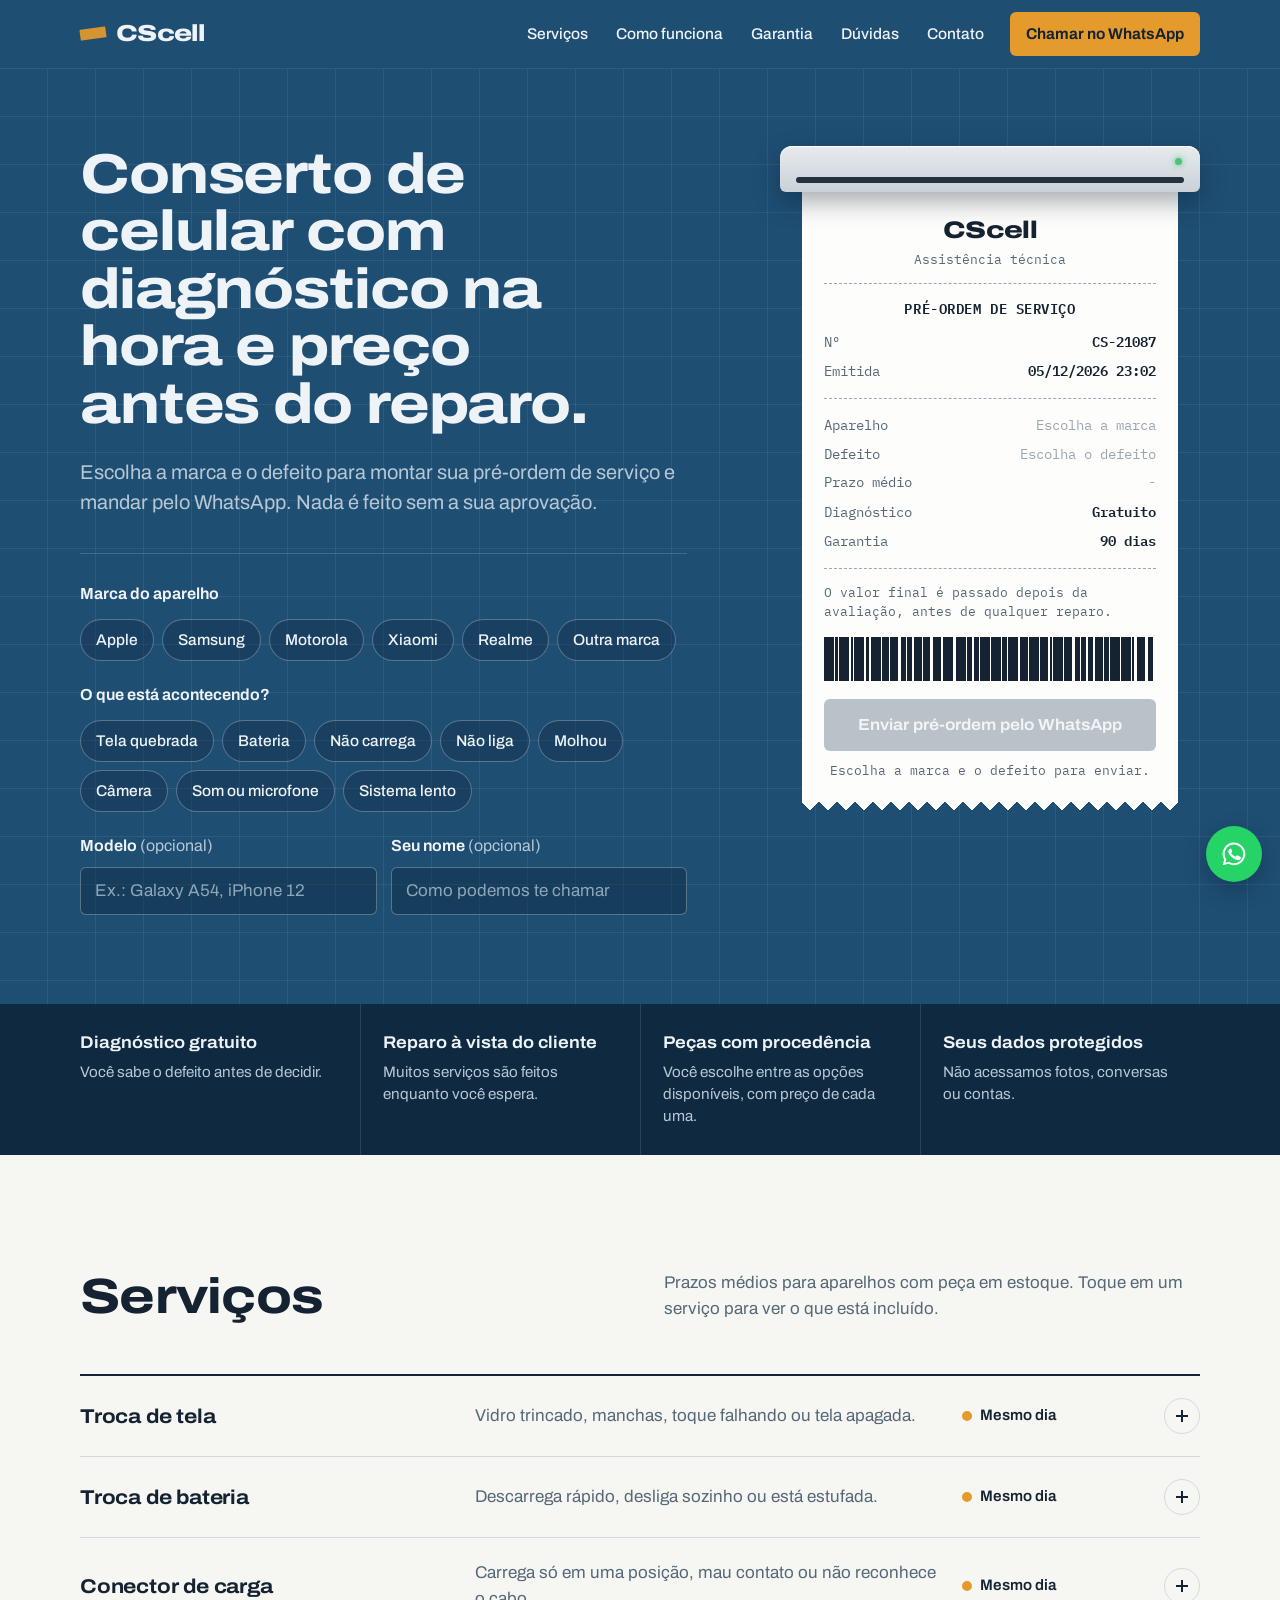
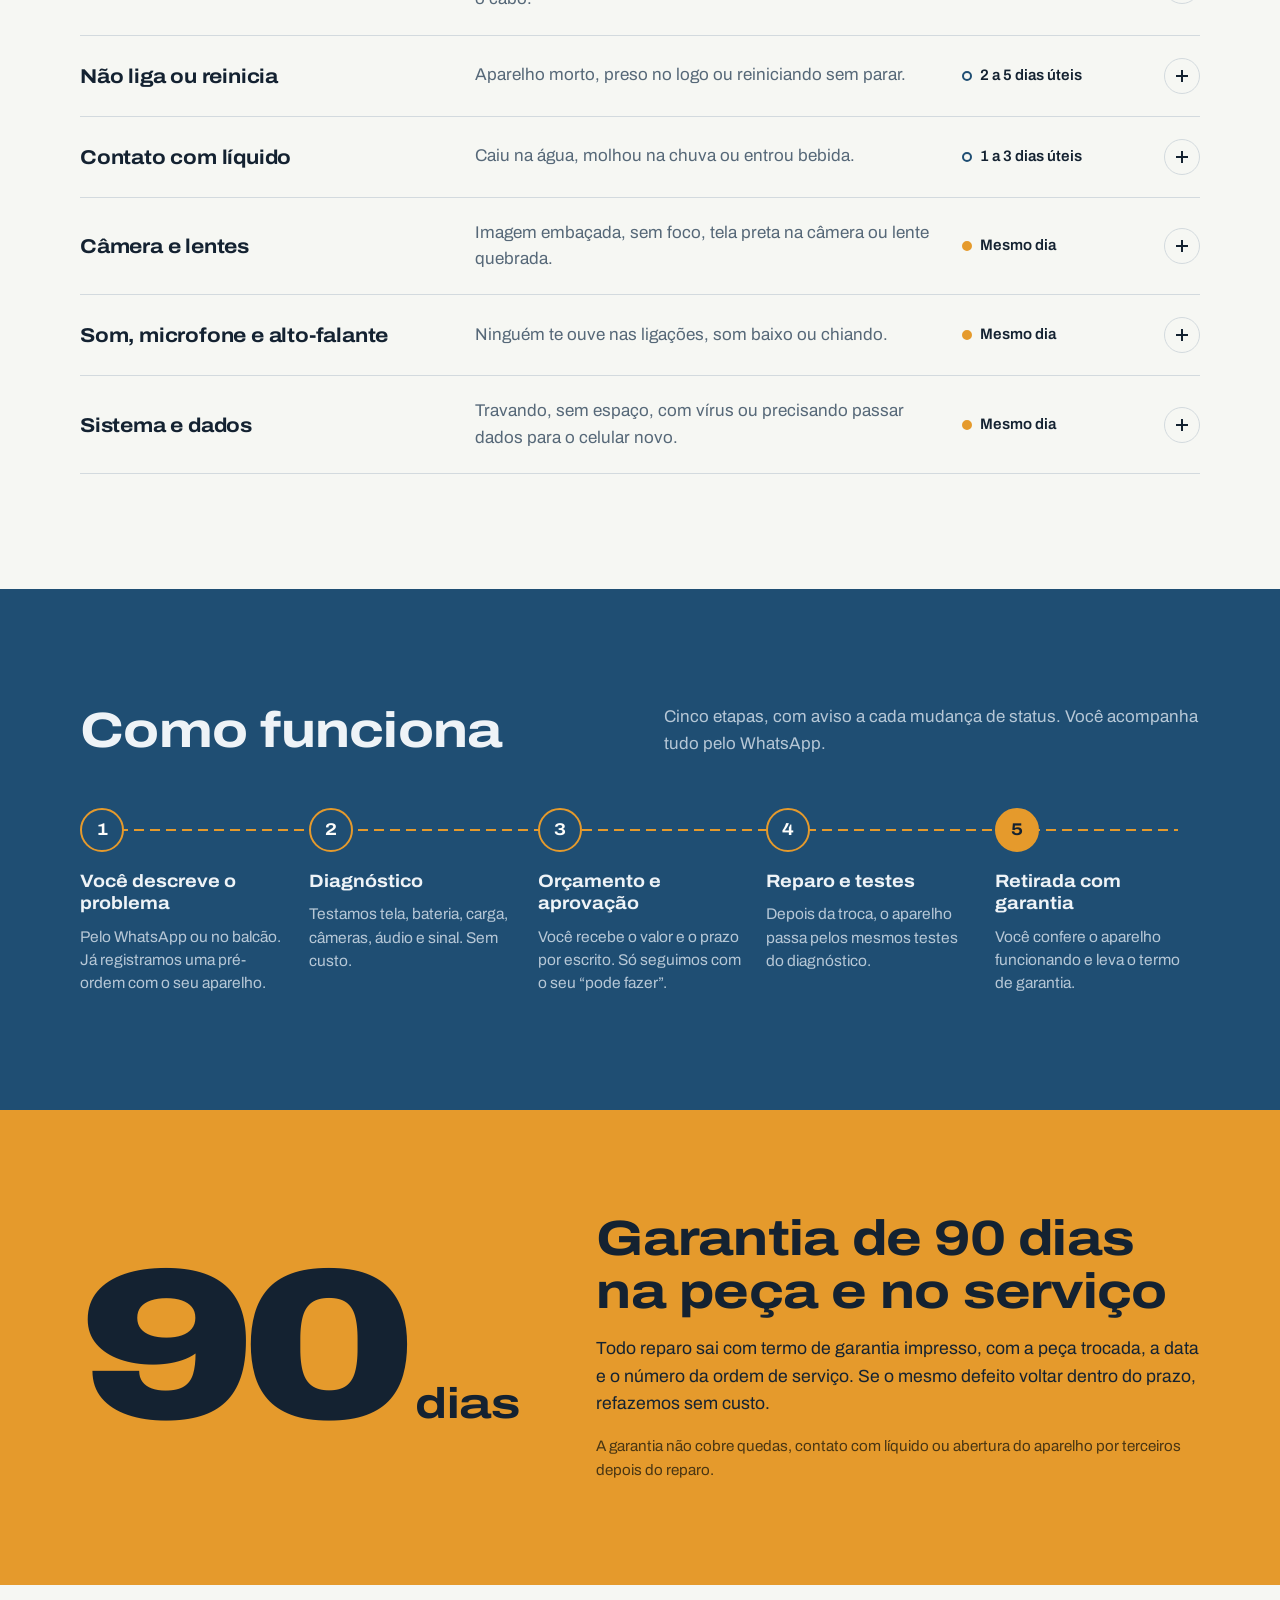
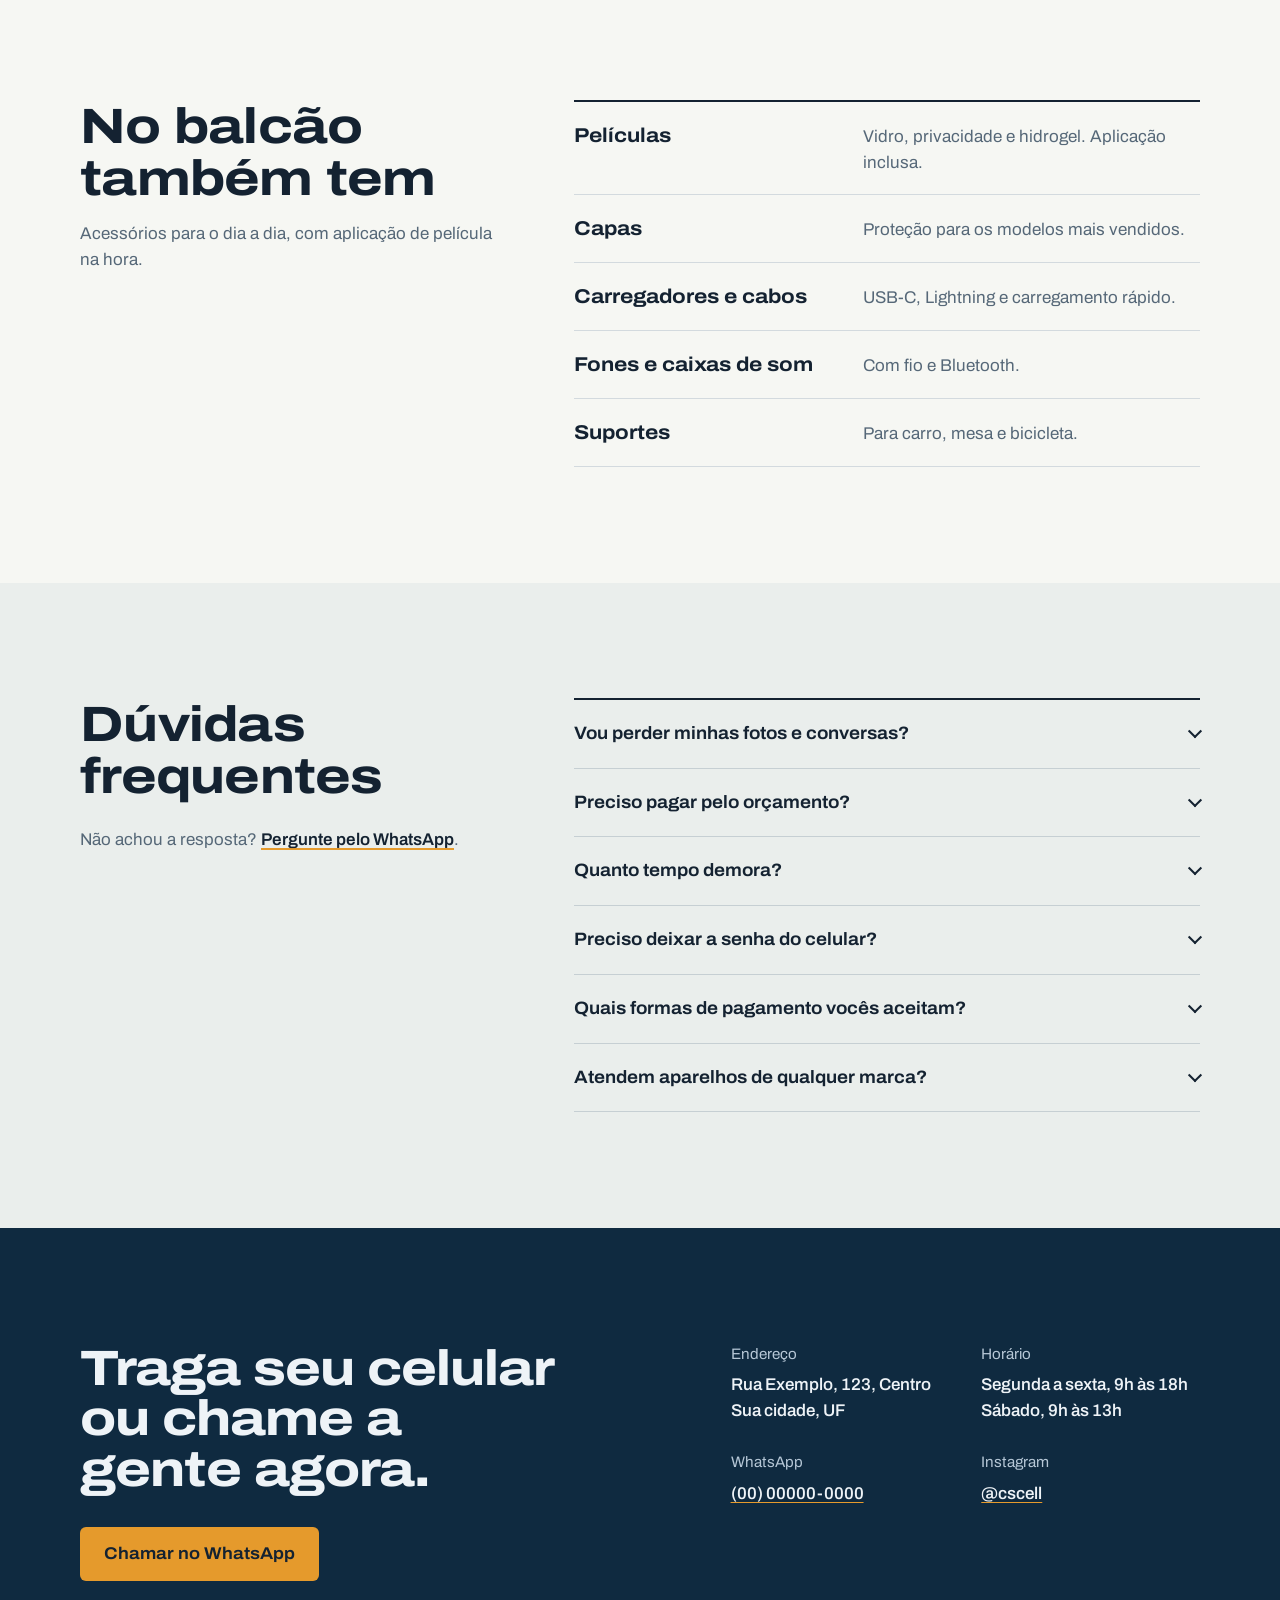
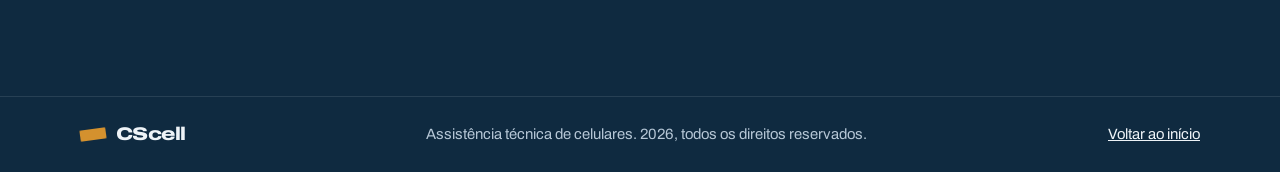
==== cscell/index.html @ 477acaca "Cria site da CScell: assistência técnica com pré-ordem de serviço interativa Front-end estático em H" ====
<!doctype html>
<html lang="pt-BR">
<head>
  <meta charset="utf-8">
  <meta name="viewport" content="width=device-width, initial-scale=1">
  <title>CScell | Assistência técnica de celulares</title>
  <meta name="description" content="CScell: conserto de celulares com diagnóstico gratuito, orçamento antes do reparo e garantia de 90 dias. Monte sua pré-ordem de serviço e envie pelo WhatsApp.">
  <meta name="theme-color" content="#1f4e73">
  <meta property="og:title" content="CScell | Assistência técnica de celulares">
  <meta property="og:description" content="Diagnóstico gratuito, orçamento antes do reparo e garantia de 90 dias.">
  <meta property="og:type" content="website">
  <link rel="icon" href="data:image/svg+xml,%3Csvg xmlns='http://www.w3.org/2000/svg' viewBox='0 0 32 32'%3E%3Crect width='32' height='32' rx='6' fill='%231f4e73'/%3E%3Crect x='7' y='13' width='18' height='6' fill='%23e59a2c'/%3E%3C/svg%3E">
  <link rel="preconnect" href="https://fonts.googleapis.com">
  <link rel="preconnect" href="https://fonts.gstatic.com" crossorigin>
  <link href="https://fonts.googleapis.com/css2?family=Archivo:wdth,wght@62..125,300..900&family=IBM+Plex+Mono:wght@400;500;600&display=swap" rel="stylesheet">
  <link rel="stylesheet" href="./style.css">
</head>
<body>
  <a class="skip" href="#conteudo">Pular para o conteúdo</a>

  <header class="topbar">
    <div class="wrap topbar__inner">
      <a class="brand" href="#inicio" aria-label="CScell, voltar ao início">
        <span class="brand__tape" aria-hidden="true"></span>
        <span class="brand__name">CScell</span>
      </a>
      <button class="menu-toggle" type="button" aria-expanded="false" aria-controls="menu">
        <span class="menu-toggle__bars" aria-hidden="true"></span>
        <span class="menu-toggle__label">Menu</span>
      </button>
      <nav id="menu" class="menu" aria-label="Menu principal">
        <a href="#servicos">Serviços</a>
        <a href="#como-funciona">Como funciona</a>
        <a href="#garantia">Garantia</a>
        <a href="#duvidas">Dúvidas</a>
        <a href="#contato">Contato</a>
        <a class="menu__cta" data-wa href="#contato">Chamar no WhatsApp</a>
      </nav>
    </div>
  </header>

  <main id="conteudo">
    <!-- HERO + ORÇAMENTO -->
    <section class="bench" id="inicio" aria-labelledby="titulo">
      <div class="wrap bench__grid">
        <div class="bench__intro">
          <h1 id="titulo" class="display">Conserto de celular com diagnóstico na hora e preço antes do reparo.</h1>
          <p class="lead">Escolha a marca e o defeito para montar sua pré-ordem de serviço e mandar pelo WhatsApp. Nada é feito sem a sua aprovação.</p>

          <form class="picker" id="orcamento" novalidate>
            <fieldset class="picker__group">
              <legend>Marca do aparelho</legend>
              <div class="chips" id="brand-chips"></div>
            </fieldset>

            <fieldset class="picker__group">
              <legend>O que está acontecendo?</legend>
              <div class="chips" id="issue-chips"></div>
            </fieldset>

            <div class="picker__row">
              <label class="field">
                <span class="field__label">Modelo <span class="field__hint">(opcional)</span></span>
                <input type="text" id="model" name="model" autocomplete="off" maxlength="40" placeholder="Ex.: Galaxy A54, iPhone 12">
              </label>
              <label class="field">
                <span class="field__label">Seu nome <span class="field__hint">(opcional)</span></span>
                <input type="text" id="name" name="name" autocomplete="given-name" maxlength="40" placeholder="Como podemos te chamar">
              </label>
            </div>
          </form>
        </div>

        <div class="printer" aria-live="polite">
          <div class="printer__head" aria-hidden="true">
            <span class="printer__led"></span>
            <span class="printer__slot"></span>
          </div>
          <div class="printer__paper">
            <article class="ticket" id="ticket" aria-label="Pré-ordem de serviço">
              <header class="ticket__head">
                <strong>CScell</strong>
                <span>Assistência técnica</span>
              </header>
              <hr class="ticket__cut">
              <p class="ticket__title">Pré-ordem de serviço</p>
              <dl class="ticket__meta">
                <div><dt>Nº</dt><dd id="t-protocol">CS-00000</dd></div>
                <div><dt>Emitida</dt><dd id="t-date">--/--/---- --:--</dd></div>
              </dl>
              <hr class="ticket__cut">
              <dl class="ticket__lines">
                <div data-line="device"><dt>Aparelho</dt><dd id="t-device">Escolha a marca</dd></div>
                <div data-line="issue"><dt>Defeito</dt><dd id="t-issue">Escolha o defeito</dd></div>
                <div data-line="time"><dt>Prazo médio</dt><dd id="t-time">-</dd></div>
                <div><dt>Diagnóstico</dt><dd>Gratuito</dd></div>
                <div><dt>Garantia</dt><dd><span data-cfg="garantiaDias">90</span> dias</dd></div>
              </dl>
              <hr class="ticket__cut">
              <p class="ticket__note" id="t-note">O valor final é passado depois da avaliação, antes de qualquer reparo.</p>
              <div class="ticket__barcode" aria-hidden="true" id="t-barcode"></div>
              <button class="btn btn--ink ticket__send" type="button" id="send-order" disabled>Enviar pré-ordem pelo WhatsApp</button>
              <p class="ticket__status" id="t-status" role="status"></p>
            </article>
          </div>
        </div>
      </div>
    </section>

    <!-- FAIXA DE COMPROMISSOS -->
    <section class="pledges" aria-label="Compromissos">
      <ul class="wrap pledges__list">
        <li><strong>Diagnóstico gratuito</strong><span>Você sabe o defeito antes de decidir.</span></li>
        <li><strong>Reparo à vista do cliente</strong><span>Muitos serviços são feitos enquanto você espera.</span></li>
        <li><strong>Peças com procedência</strong><span>Você escolhe entre as opções disponíveis, com preço de cada uma.</span></li>
        <li><strong>Seus dados protegidos</strong><span>Não acessamos fotos, conversas ou contas.</span></li>
      </ul>
    </section>

    <!-- SERVIÇOS -->
    <section class="section services" id="servicos" aria-labelledby="servicos-titulo">
      <div class="wrap">
        <div class="section__head">
          <h2 id="servicos-titulo" class="heading">Serviços</h2>
          <p class="section__intro">Prazos médios para aparelhos com peça em estoque. Toque em um serviço para ver o que está incluído.</p>
        </div>
        <div class="service-table" id="service-list" role="list"></div>
      </div>
    </section>

    <!-- COMO FUNCIONA -->
    <section class="section process" id="como-funciona" aria-labelledby="processo-titulo">
      <div class="wrap">
        <div class="section__head">
          <h2 id="processo-titulo" class="heading">Como funciona</h2>
          <p class="section__intro">Cinco etapas, com aviso a cada mudança de status. Você acompanha tudo pelo WhatsApp.</p>
        </div>
        <ol class="track">
          <li class="track__step">
            <span class="track__node" aria-hidden="true">1</span>
            <h3>Você descreve o problema</h3>
            <p>Pelo WhatsApp ou no balcão. Já registramos uma pré-ordem com o seu aparelho.</p>
          </li>
          <li class="track__step">
            <span class="track__node" aria-hidden="true">2</span>
            <h3>Diagnóstico</h3>
            <p>Testamos tela, bateria, carga, câmeras, áudio e sinal. Sem custo.</p>
          </li>
          <li class="track__step">
            <span class="track__node" aria-hidden="true">3</span>
            <h3>Orçamento e aprovação</h3>
            <p>Você recebe o valor e o prazo por escrito. Só seguimos com o seu “pode fazer”.</p>
          </li>
          <li class="track__step">
            <span class="track__node" aria-hidden="true">4</span>
            <h3>Reparo e testes</h3>
            <p>Depois da troca, o aparelho passa pelos mesmos testes do diagnóstico.</p>
          </li>
          <li class="track__step">
            <span class="track__node" aria-hidden="true">5</span>
            <h3>Retirada com garantia</h3>
            <p>Você confere o aparelho funcionando e leva o termo de garantia.</p>
          </li>
        </ol>
      </div>
    </section>

    <!-- GARANTIA -->
    <section class="warranty" id="garantia" aria-labelledby="garantia-titulo">
      <div class="wrap warranty__grid">
        <p class="warranty__big" aria-hidden="true"><span data-cfg="garantiaDias">90</span><small>dias</small></p>
        <div class="warranty__copy">
          <h2 id="garantia-titulo" class="heading">Garantia de <span data-cfg="garantiaDias">90</span> dias na peça e no serviço</h2>
          <p>Todo reparo sai com termo de garantia impresso, com a peça trocada, a data e o número da ordem de serviço. Se o mesmo defeito voltar dentro do prazo, refazemos sem custo.</p>
          <p class="warranty__fine">A garantia não cobre quedas, contato com líquido ou abertura do aparelho por terceiros depois do reparo.</p>
        </div>
      </div>
    </section>

    <!-- BALCÃO / ACESSÓRIOS -->
    <section class="section counter" aria-labelledby="balcao-titulo">
      <div class="wrap counter__grid">
        <div>
          <h2 id="balcao-titulo" class="heading">No balcão também tem</h2>
          <p class="section__intro">Acessórios para o dia a dia, com aplicação de película na hora.</p>
        </div>
        <ul class="counter__list">
          <li><strong>Películas</strong><span>Vidro, privacidade e hidrogel. Aplicação inclusa.</span></li>
          <li><strong>Capas</strong><span>Proteção para os modelos mais vendidos.</span></li>
          <li><strong>Carregadores e cabos</strong><span>USB-C, Lightning e carregamento rápido.</span></li>
          <li><strong>Fones e caixas de som</strong><span>Com fio e Bluetooth.</span></li>
          <li><strong>Suportes</strong><span>Para carro, mesa e bicicleta.</span></li>
        </ul>
      </div>
    </section>

    <!-- DÚVIDAS -->
    <section class="section faq" id="duvidas" aria-labelledby="duvidas-titulo">
      <div class="wrap faq__grid">
        <div class="section__head section__head--stack">
          <h2 id="duvidas-titulo" class="heading">Dúvidas frequentes</h2>
          <p class="section__intro">Não achou a resposta? <a data-wa href="#contato">Pergunte pelo WhatsApp</a>.</p>
        </div>
        <div class="faq__list">
          <details>
            <summary>Vou perder minhas fotos e conversas?</summary>
            <p>Na maioria dos reparos, como tela, bateria e conector, os dados continuam no aparelho. Quando o serviço envolve o sistema, avisamos antes e ajudamos a fazer o backup.</p>
          </details>
          <details>
            <summary>Preciso pagar pelo orçamento?</summary>
            <p>Não. O diagnóstico é gratuito e você só paga se aprovar o reparo.</p>
          </details>
          <details>
            <summary>Quanto tempo demora?</summary>
            <p>Troca de tela, bateria e conector costumam sair no mesmo dia quando a peça está em estoque. Reparos de placa e aparelhos molhados levam de 1 a 5 dias úteis. O prazo exato vem junto com o orçamento.</p>
          </details>
          <details>
            <summary>Preciso deixar a senha do celular?</summary>
            <p>Só quando é necessário para testar o funcionamento depois do reparo. Se preferir, os testes podem ser feitos na sua frente, na retirada.</p>
          </details>
          <details>
            <summary>Quais formas de pagamento vocês aceitam?</summary>
            <p>Pix, dinheiro e cartões de débito e crédito, com parcelamento no crédito.</p>
          </details>
          <details>
            <summary>Atendem aparelhos de qualquer marca?</summary>
            <p>Sim. Trabalhamos com Apple, Samsung, Motorola, Xiaomi, Realme e outras marcas. Se a peça do seu modelo não estiver em estoque, encomendamos e informamos o prazo.</p>
          </details>
        </div>
      </div>
    </section>

    <!-- CONTATO -->
    <section class="contact" id="contato" aria-labelledby="contato-titulo">
      <div class="wrap contact__grid">
        <div>
          <h2 id="contato-titulo" class="display display--contact">Traga seu celular ou chame a gente agora.</h2>
          <a class="btn btn--tape" data-wa href="#contato">Chamar no WhatsApp</a>
        </div>
        <dl class="contact__info">
          <div>
            <dt>Endereço</dt>
            <dd><span data-cfg="endereco">Rua Exemplo, 123, Centro</span><br><span data-cfg="cidade">Sua cidade, UF</span></dd>
          </div>
          <div>
            <dt>Horário</dt>
            <dd data-cfg-list="horario">Segunda a sexta, 9h às 18h<br>Sábado, 9h às 13h</dd>
          </div>
          <div>
            <dt>WhatsApp</dt>
            <dd><a data-wa data-cfg="telefone" href="#contato">(00) 00000-0000</a></dd>
          </div>
          <div>
            <dt>Instagram</dt>
            <dd><a data-ig data-cfg="instagram" href="#contato" target="_blank" rel="noopener">@cscell</a></dd>
          </div>
        </dl>
      </div>
    </section>
  </main>

  <footer class="footer">
    <div class="wrap footer__inner">
      <span class="brand brand--footer"><span class="brand__tape" aria-hidden="true"></span><span class="brand__name">CScell</span></span>
      <p>Assistência técnica de celulares. <span id="year">2026</span>, todos os direitos reservados.</p>
      <a href="#inicio">Voltar ao início</a>
    </div>
  </footer>

  <a class="wa-float" data-wa href="#contato" aria-label="Chamar a CScell no WhatsApp">
    <svg viewBox="0 0 24 24" aria-hidden="true"><path d="M12 2.2a9.7 9.7 0 0 0-8.4 14.6L2.3 21.7l5-1.3A9.7 9.7 0 1 0 12 2.2Zm0 17.7a8 8 0 0 1-4.1-1.1l-.3-.2-3 .8.8-2.9-.2-.3A8 8 0 1 1 12 19.9Zm4.4-6c-.2-.1-1.4-.7-1.6-.8-.2-.1-.4-.1-.5.1l-.8.9c-.1.2-.3.2-.5.1a6.6 6.6 0 0 1-3.3-2.9c-.2-.4.2-.4.7-1.3.1-.1 0-.3 0-.4l-.7-1.8c-.2-.5-.4-.4-.5-.4h-.5a1 1 0 0 0-.7.3 3 3 0 0 0-.9 2.2 5.2 5.2 0 0 0 1.1 2.7 11.8 11.8 0 0 0 4.5 4c1.7.7 2.3.8 3.2.6a2.7 2.7 0 0 0 1.8-1.2 2.2 2.2 0 0 0 .1-1.3c0-.1-.2-.2-.4-.3Z"/></svg>
  </a>

  <script src="./script.js" defer></script>
</body>
</html>
---- cscell/style.css ----
/* CScell — tokens
   Paleta tirada da bancada de reparo:
   tapete antiestático (azul), fita Kapton (âmbar), papel térmico da OS (branco). */
:root {
  --mat: #1f4e73;
  --mat-deep: #163a57;
  --mat-ink: #0f2a40;
  --mat-line: rgba(255, 255, 255, 0.07);
  --kapton: #e59a2c;
  --kapton-soft: #f6d9a8;
  --paper: #f6f7f3;
  --thermal: #fdfdfb;
  --ink: #142231;
  --muted: #566878;
  --rule: #d3dade;
  --on-mat: #eef3f7;
  --on-mat-muted: #b6c7d6;

  --font: "Archivo", "Helvetica Neue", Arial, sans-serif;
  --mono: "IBM Plex Mono", ui-monospace, Menlo, Consolas, monospace;

  /* escala tipográfica (razão ~1.25) */
  --t-sm: 0.875rem;
  --t-base: 1.0625rem;
  --t-md: 1.25rem;
  --t-lg: clamp(1.5rem, 1.1rem + 1.4vw, 2rem);
  --t-xl: clamp(2rem, 1.3rem + 2.6vw, 3.1rem);
  --t-display: clamp(2.1rem, 1.2rem + 2.9vw, 3.6rem);

  --wrap: 1200px;
  --gutter: clamp(16px, 4vw, 40px);
  --radius-s: 6px;
  --radius-m: 10px;
}

*,
*::before,
*::after { box-sizing: border-box; }

html { scroll-behavior: smooth; -webkit-text-size-adjust: 100%; }
@media (prefers-reduced-motion: reduce) {
  html { scroll-behavior: auto; }
  *, *::before, *::after { animation-duration: 0.01ms !important; transition-duration: 0.01ms !important; }
}

body {
  margin: 0;
  background: var(--paper);
  color: var(--ink);
  font-family: var(--font);
  font-size: var(--t-base);
  line-height: 1.55;
  font-variation-settings: "wdth" 100;
  -webkit-font-smoothing: antialiased;
  text-rendering: optimizeLegibility;
}

img, svg { display: block; max-width: 100%; }
a { color: inherit; }
h1, h2, h3, p, ul, ol, dl, dd { margin: 0; }
ul, ol { padding: 0; list-style: none; }

:focus-visible {
  outline: 3px solid var(--kapton);
  outline-offset: 3px;
  border-radius: 4px;
}

.wrap {
  width: 100%;
  max-width: var(--wrap);
  margin-inline: auto;
  padding-inline: var(--gutter);
}

.skip {
  position: absolute;
  left: 16px;
  top: -60px;
  z-index: 100;
  background: var(--kapton);
  color: var(--ink);
  padding: 10px 14px;
  border-radius: var(--radius-s);
  font-weight: 600;
  text-decoration: none;
}
.skip:focus { top: 12px; }

/* ---------- Tipografia ---------- */
.display {
  font-size: var(--t-display);
  font-weight: 760;
  font-variation-settings: "wdth" 118;
  line-height: 1.02;
  letter-spacing: -0.02em;
  text-wrap: balance;
}
.heading {
  font-size: var(--t-xl);
  font-weight: 740;
  font-variation-settings: "wdth" 118;
  line-height: 1.06;
  letter-spacing: -0.015em;
  text-wrap: balance;
}
.lead {
  font-size: var(--t-md);
  line-height: 1.5;
  max-width: 34em;
}

/* ---------- Botões ---------- */
.btn {
  display: inline-flex;
  align-items: center;
  justify-content: center;
  gap: 10px;
  min-height: 52px;
  padding: 14px 24px;
  border: 0;
  border-radius: var(--radius-s);
  font: inherit;
  font-weight: 650;
  font-variation-settings: "wdth" 108;
  text-decoration: none;
  cursor: pointer;
  transition: transform 0.15s ease, background-color 0.15s ease, box-shadow 0.15s ease;
}
.btn:active { transform: translateY(1px); }
.btn--ink { background: var(--ink); color: var(--thermal); }
.btn--ink:hover { background: var(--mat-ink); }
.btn--ink:disabled { background: #b9c2c9; color: #f2f4f5; cursor: not-allowed; }
.btn--tape {
  background: var(--kapton);
  color: var(--ink);
  box-shadow: 0 0 0 0 var(--kapton);
}
.btn--tape:hover { box-shadow: 0 0 0 4px rgba(229, 154, 44, 0.35); }

/* ---------- Topo ---------- */
.topbar {
  position: sticky;
  top: 0;
  z-index: 50;
  background: var(--mat);
  color: var(--on-mat);
  border-bottom: 1px solid var(--mat-line);
}
.topbar__inner {
  display: flex;
  align-items: center;
  justify-content: space-between;
  gap: 24px;
  min-height: 68px;
}

.brand {
  display: inline-flex;
  align-items: center;
  gap: 10px;
  text-decoration: none;
  color: inherit;
}
.brand__tape {
  width: 26px;
  height: 11px;
  background: var(--kapton);
  border-radius: 1px;
  transform: rotate(-8deg);
  opacity: 0.92;
}
.brand__name {
  font-size: 1.45rem;
  font-weight: 820;
  font-variation-settings: "wdth" 125;
  letter-spacing: -0.03em;
  line-height: 1;
}

.menu {
  display: flex;
  align-items: center;
  gap: 4px;
}
.menu a {
  padding: 10px 12px;
  border-radius: var(--radius-s);
  font-size: 0.97rem;
  font-weight: 500;
  text-decoration: none;
  color: var(--on-mat);
}
.menu a:hover { background: rgba(255, 255, 255, 0.08); }
.menu .menu__cta {
  margin-left: 10px;
  background: var(--kapton);
  color: var(--ink);
  font-weight: 650;
  padding-inline: 16px;
}
.menu .menu__cta:hover { background: #f0a93f; }

.menu-toggle {
  display: none;
  align-items: center;
  gap: 10px;
  min-height: 44px;
  padding: 8px 12px;
  background: transparent;
  color: var(--on-mat);
  border: 1px solid rgba(255, 255, 255, 0.25);
  border-radius: var(--radius-s);
  font: inherit;
  font-weight: 600;
  cursor: pointer;
}
.menu-toggle__bars,
.menu-toggle__bars::before,
.menu-toggle__bars::after {
  display: block;
  width: 18px;
  height: 2px;
  background: currentColor;
  border-radius: 2px;
  transition: transform 0.2s ease, opacity 0.2s ease;
}
.menu-toggle__bars { position: relative; }
.menu-toggle__bars::before,
.menu-toggle__bars::after { content: ""; position: absolute; left: 0; }
.menu-toggle__bars::before { top: -6px; }
.menu-toggle__bars::after { top: 6px; }
.menu-toggle[aria-expanded="true"] .menu-toggle__bars { background: transparent; }
.menu-toggle[aria-expanded="true"] .menu-toggle__bars::before { transform: translateY(6px) rotate(45deg); }
.menu-toggle[aria-expanded="true"] .menu-toggle__bars::after { transform: translateY(-6px) rotate(-45deg); }

/* ---------- Bancada (hero) ---------- */
.bench {
  position: relative;
  background-color: var(--mat);
  /* marcações do tapete antiestático */
  background-image:
    linear-gradient(var(--mat-line) 1px, transparent 1px),
    linear-gradient(90deg, var(--mat-line) 1px, transparent 1px);
  background-size: 48px 48px;
  background-position: -1px -1px;
  color: var(--on-mat);
  padding-block: clamp(40px, 6vw, 88px) clamp(56px, 7vw, 104px);
  overflow: clip;
}
.bench__grid {
  display: grid;
  grid-template-columns: minmax(0, 1.15fr) minmax(0, 0.85fr);
  gap: clamp(32px, 5vw, 72px);
  align-items: start;
}
.bench__intro { display: grid; gap: 24px; }
.bench .lead { color: var(--on-mat-muted); }

.picker {
  display: grid;
  gap: 22px;
  margin-top: 12px;
  padding-top: 28px;
  border-top: 1px solid rgba(255, 255, 255, 0.16);
}
.picker__group {
  margin: 0;
  padding: 0;
  border: 0;
  min-width: 0;
}
.picker__group legend {
  padding: 0;
  margin-bottom: 12px;
  font-weight: 650;
  font-size: 1rem;
}
.chips {
  display: flex;
  flex-wrap: wrap;
  gap: 8px;
}
.chip { position: relative; }
.chip input {
  position: absolute;
  opacity: 0;
  inset: 0;
  margin: 0;
  cursor: pointer;
}
.chip span {
  display: inline-flex;
  align-items: center;
  min-height: 42px;
  padding: 8px 15px;
  border: 1px solid rgba(255, 255, 255, 0.28);
  border-radius: 999px;
  font-size: 0.97rem;
  font-weight: 500;
  color: var(--on-mat);
  background: rgba(15, 42, 64, 0.35);
  transition: background-color 0.15s ease, border-color 0.15s ease, color 0.15s ease;
  user-select: none;
}
.chip input:hover + span { border-color: rgba(255, 255, 255, 0.6); }
.chip input:checked + span {
  background: var(--thermal);
  border-color: var(--thermal);
  color: var(--ink);
  font-weight: 650;
}
.chip input:focus-visible + span {
  outline: 3px solid var(--kapton);
  outline-offset: 2px;
}

.picker__row {
  display: grid;
  grid-template-columns: 1fr 1fr;
  gap: 14px;
}
.field { display: grid; gap: 8px; }
.field__label { font-weight: 650; font-size: 1rem; }
.field__hint { font-weight: 400; color: var(--on-mat-muted); }
.field input {
  width: 100%;
  min-height: 48px;
  padding: 10px 14px;
  border: 1px solid rgba(255, 255, 255, 0.28);
  border-radius: var(--radius-s);
  background: rgba(15, 42, 64, 0.45);
  color: var(--on-mat);
  font: inherit;
}
.field input::placeholder { color: #8ea6ba; }
.field input:focus { outline: none; border-color: var(--kapton); box-shadow: 0 0 0 3px rgba(229, 154, 44, 0.3); }

/* ---------- Impressora + ticket ---------- */
.printer {
  position: relative;
  max-width: 420px;
  width: 100%;
  justify-self: end;
  position: sticky;
  top: 92px;
}
.printer__head {
  position: relative;
  z-index: 2;
  height: 46px;
  border-radius: 12px 12px 6px 6px;
  background: linear-gradient(180deg, #e7ebee 0%, #c9d1d7 100%);
  box-shadow: 0 10px 24px rgba(8, 24, 38, 0.35), inset 0 1px 0 #fff;
}
.printer__led {
  position: absolute;
  top: 12px;
  right: 18px;
  width: 7px;
  height: 7px;
  border-radius: 50%;
  background: #4fc27a;
  box-shadow: 0 0 6px #4fc27a;
}
.printer__slot {
  position: absolute;
  left: 16px;
  right: 16px;
  bottom: 9px;
  height: 6px;
  border-radius: 3px;
  background: #24323f;
}
.printer__paper {
  position: relative;
  z-index: 1;
  margin: -6px 22px 0;
  overflow: hidden;
  padding-bottom: 18px;
}

.ticket {
  position: relative;
  background: var(--thermal);
  color: var(--ink);
  font-family: var(--mono);
  font-size: 0.86rem;
  line-height: 1.5;
  padding: 26px 22px 30px;
  box-shadow: 0 18px 36px rgba(8, 24, 38, 0.32);
  /* serrilhado do corte do papel */
  --tooth: 9px;
  -webkit-mask:
    linear-gradient(#000 0 0) top / 100% calc(100% - var(--tooth)) no-repeat,
    conic-gradient(from -45deg at bottom, #0000, #000 1deg 89deg, #0000 90deg) bottom / calc(var(--tooth) * 2) var(--tooth) repeat-x;
  mask:
    linear-gradient(#000 0 0) top / 100% calc(100% - var(--tooth)) no-repeat,
    conic-gradient(from -45deg at bottom, #0000, #000 1deg 89deg, #0000 90deg) bottom / calc(var(--tooth) * 2) var(--tooth) repeat-x;
}
.ticket.is-printing { animation: print 1.5s cubic-bezier(0.3, 0.7, 0.2, 1) both; }
@keyframes print {
  0% { transform: translateY(-100%); }
  55% { transform: translateY(-38%); }
  62% { transform: translateY(-40%); }
  100% { transform: translateY(0); }
}

.ticket__head {
  display: grid;
  justify-items: center;
  gap: 2px;
  text-align: center;
}
.ticket__head strong {
  font-family: var(--font);
  font-size: 1.5rem;
  font-weight: 820;
  font-variation-settings: "wdth" 125;
  letter-spacing: -0.03em;
}
.ticket__head span { font-size: 0.8rem; color: var(--muted); }
.ticket__cut {
  border: 0;
  border-top: 1.5px dashed #9aa6b0;
  margin: 14px 0;
}
.ticket__title {
  font-weight: 600;
  text-transform: uppercase;
  letter-spacing: 0.04em;
  text-align: center;
  margin-bottom: 10px;
}
.ticket__meta,
.ticket__lines { display: grid; gap: 4px; }
.ticket__meta div,
.ticket__lines div {
  display: flex;
  justify-content: space-between;
  align-items: baseline;
  gap: 14px;
  padding: 2px 6px;
  margin-inline: -6px;
  border-radius: 3px;
}
.ticket dt { color: var(--muted); flex: none; }
.ticket dd { text-align: right; font-weight: 600; overflow-wrap: anywhere; }
.ticket__lines .is-fresh { animation: ink 1.1s ease-out; }
@keyframes ink {
  0% { background: var(--kapton-soft); }
  100% { background: transparent; }
}
.ticket__lines dd.is-empty { color: #9aa6b0; font-weight: 400; }
.ticket__note { font-size: 0.8rem; color: var(--muted); }
.ticket__barcode {
  height: 44px;
  margin: 16px 0 18px;
  display: flex;
  align-items: stretch;
}
.ticket__barcode i { display: block; background: var(--ink); }
.ticket__send {
  width: 100%;
  font-family: var(--font);
  font-size: 1rem;
}
.ticket__status {
  min-height: 1.4em;
  margin-top: 10px;
  font-size: 0.8rem;
  color: var(--muted);
  text-align: center;
}

/* ---------- Faixa de compromissos ---------- */
.pledges {
  background: var(--mat-ink);
  color: var(--on-mat);
}
.pledges__list {
  display: grid;
  grid-template-columns: repeat(4, minmax(0, 1fr));
}
.pledges__list li {
  display: grid;
  align-content: start;
  gap: 4px;
  padding: 26px 22px 28px;
  border-left: 1px solid rgba(255, 255, 255, 0.12);
}
.pledges__list li:first-child { border-left: 0; padding-left: 0; }
.pledges__list strong { font-weight: 650; font-variation-settings: "wdth" 108; }
.pledges__list span { color: var(--on-mat-muted); font-size: 0.95rem; line-height: 1.45; }

/* ---------- Seções ---------- */
.section { padding-block: clamp(64px, 9vw, 120px); }
.section__head {
  display: grid;
  grid-template-columns: minmax(0, 1fr) minmax(0, 1fr);
  gap: 24px 48px;
  align-items: end;
  margin-bottom: clamp(32px, 4vw, 56px);
}
.section__head--stack { grid-template-columns: 1fr; align-items: start; }
.section__intro { color: var(--muted); max-width: 36em; font-size: 1.06rem; }
.section__intro a { color: var(--ink); font-weight: 600; text-decoration-color: var(--kapton); text-decoration-thickness: 2px; text-underline-offset: 3px; }

/* Serviços: tabela de bancada */
.service-table { border-top: 2px solid var(--ink); }
.service {
  border-bottom: 1px solid var(--rule);
}
.service__row {
  display: grid;
  grid-template-columns: minmax(0, 1.2fr) minmax(0, 1.5fr) 170px 44px;
  gap: 24px;
  align-items: center;
  width: 100%;
  padding: 22px 0;
  background: none;
  border: 0;
  color: inherit;
  font: inherit;
  text-align: left;
  cursor: pointer;
}
.service__name {
  font-size: var(--t-md);
  font-weight: 700;
  font-variation-settings: "wdth" 112;
  letter-spacing: -0.01em;
  line-height: 1.2;
}
.service__summary { color: var(--muted); }
.service__time {
  justify-self: start;
  display: inline-flex;
  align-items: center;
  gap: 8px;
  font-weight: 600;
  font-size: 0.95rem;
  white-space: nowrap;
}
.service__time::before {
  content: "";
  width: 10px;
  height: 10px;
  border-radius: 50%;
  border: 2px solid var(--mat);
}
.service__time[data-fast]::before { background: var(--kapton); border-color: var(--kapton); }
.service__plus {
  position: relative;
  width: 36px;
  height: 36px;
  border: 1px solid var(--rule);
  border-radius: 50%;
  justify-self: end;
  transition: background-color 0.15s ease, border-color 0.15s ease;
}
.service__plus::before,
.service__plus::after {
  content: "";
  position: absolute;
  left: 50%;
  top: 50%;
  width: 12px;
  height: 2px;
  background: var(--ink);
  transform: translate(-50%, -50%);
  transition: transform 0.2s ease;
}
.service__plus::after { transform: translate(-50%, -50%) rotate(90deg); }
.service__row:hover .service__plus { border-color: var(--ink); }
.service__row[aria-expanded="true"] .service__plus { background: var(--ink); border-color: var(--ink); }
.service__row[aria-expanded="true"] .service__plus::before,
.service__row[aria-expanded="true"] .service__plus::after { background: var(--thermal); }
.service__row[aria-expanded="true"] .service__plus::after { transform: translate(-50%, -50%) rotate(0deg); }

.service__detail {
  display: grid;
  grid-template-rows: 0fr;
  transition: grid-template-rows 0.28s ease;
}
.service__detail[data-open] { grid-template-rows: 1fr; }
.service__detail > div { overflow: hidden; }
.service__body {
  display: grid;
  grid-template-columns: minmax(0, 1.2fr) minmax(0, 1.5fr) auto;
  gap: 24px;
  padding: 0 0 28px;
  align-items: start;
}
.service__summary-full { color: var(--muted); visibility: hidden; }
.service__body ul { display: grid; gap: 6px; grid-column: 2; }
.service__body li {
  position: relative;
  padding-left: 20px;
}
.service__body li::before {
  content: "";
  position: absolute;
  left: 0;
  top: 0.62em;
  width: 10px;
  height: 2px;
  background: var(--kapton);
}
.service__quote {
  grid-column: 3;
  min-height: 46px;
  padding: 10px 18px;
  font-size: 0.95rem;
}

/* Como funciona: rastreio de status */
.process {
  background: var(--mat);
  color: var(--on-mat);
}
.process .section__intro { color: var(--on-mat-muted); }
.track {
  display: grid;
  grid-template-columns: repeat(5, minmax(0, 1fr));
  gap: 24px;
  counter-reset: none;
  position: relative;
}
.track::before {
  content: "";
  position: absolute;
  top: 21px;
  left: 22px;
  right: 22px;
  height: 2px;
  background: repeating-linear-gradient(90deg, var(--kapton) 0 10px, transparent 10px 16px);
}
.track__step { position: relative; display: grid; gap: 10px; align-content: start; }
.track__node {
  display: grid;
  place-items: center;
  width: 44px;
  height: 44px;
  border-radius: 50%;
  background: var(--mat);
  border: 2px solid var(--kapton);
  color: var(--thermal);
  font-weight: 700;
  font-variation-settings: "wdth" 115;
  position: relative;
  z-index: 1;
  margin-bottom: 8px;
}
.track__step:last-child .track__node { background: var(--kapton); color: var(--ink); }
.track h3 {
  font-size: 1.12rem;
  font-weight: 700;
  font-variation-settings: "wdth" 110;
  line-height: 1.25;
}
.track p { color: var(--on-mat-muted); font-size: 0.97rem; line-height: 1.5; }

/* Garantia: faixa de fita Kapton */
.warranty {
  background: var(--kapton);
  color: var(--ink);
  padding-block: clamp(56px, 8vw, 104px);
}
.warranty__grid {
  display: grid;
  grid-template-columns: auto minmax(0, 1fr);
  gap: clamp(28px, 6vw, 88px);
  align-items: center;
}
.warranty__big {
  display: flex;
  align-items: baseline;
  gap: 12px;
  font-size: clamp(6rem, 3rem + 13vw, 15rem);
  font-weight: 900;
  font-variation-settings: "wdth" 125;
  line-height: 0.82;
  letter-spacing: -0.06em;
}
.warranty__big small {
  font-size: 0.2em;
  font-weight: 700;
  letter-spacing: -0.01em;
}
.warranty__copy { display: grid; gap: 18px; max-width: 36em; }
.warranty__copy p { font-size: 1.1rem; }
.warranty__copy .warranty__fine { font-size: 0.95rem; color: #4a3613; }

/* Balcão */
.counter__grid {
  display: grid;
  grid-template-columns: minmax(0, 0.8fr) minmax(0, 1.2fr);
  gap: clamp(32px, 6vw, 88px);
  align-items: start;
}
.counter__grid .section__intro { margin-top: 16px; }
.counter__list { border-top: 2px solid var(--ink); }
.counter__list li {
  display: grid;
  grid-template-columns: minmax(0, 1fr) minmax(0, 1.25fr);
  gap: 20px;
  align-items: baseline;
  padding: 18px 0;
  border-bottom: 1px solid var(--rule);
}
.counter__list strong {
  font-size: var(--t-md);
  font-weight: 700;
  font-variation-settings: "wdth" 112;
}
.counter__list span { color: var(--muted); }

/* Dúvidas */
.faq { background: #eaeeec; }
.faq__grid {
  display: grid;
  grid-template-columns: minmax(0, 0.8fr) minmax(0, 1.2fr);
  gap: clamp(32px, 6vw, 88px);
  align-items: start;
}
.faq__grid .section__head { margin-bottom: 0; position: sticky; top: 100px; }
.faq__list { border-top: 2px solid var(--ink); }
.faq details { border-bottom: 1px solid #c6cfd3; }
.faq summary {
  display: flex;
  justify-content: space-between;
  align-items: center;
  gap: 20px;
  padding: 20px 0;
  font-size: 1.12rem;
  font-weight: 650;
  font-variation-settings: "wdth" 106;
  cursor: pointer;
  list-style: none;
}
.faq summary::-webkit-details-marker { display: none; }
.faq summary::after {
  content: "";
  flex: none;
  width: 10px;
  height: 10px;
  border-right: 2px solid var(--ink);
  border-bottom: 2px solid var(--ink);
  transform: rotate(45deg) translate(-2px, -2px);
  transition: transform 0.2s ease;
}
.faq details[open] summary::after { transform: rotate(-135deg) translate(-2px, -2px); }
.faq details p { padding: 0 0 22px; color: var(--muted); max-width: 40em; }

/* Contato */
.contact {
  background: var(--mat-ink);
  color: var(--on-mat);
  padding-block: clamp(64px, 9vw, 120px);
}
.contact__grid {
  display: grid;
  grid-template-columns: minmax(0, 1.1fr) minmax(0, 0.9fr);
  gap: clamp(40px, 6vw, 88px);
  align-items: start;
}
.display--contact { font-size: var(--t-xl); margin-bottom: 32px; max-width: 14em; }
.contact__info {
  display: grid;
  grid-template-columns: 1fr 1fr;
  gap: 28px 32px;
}
.contact__info dt { color: var(--on-mat-muted); font-size: 0.95rem; margin-bottom: 6px; }
.contact__info dd { font-weight: 550; line-height: 1.5; }
.contact__info a { text-decoration-color: var(--kapton); text-underline-offset: 3px; }

/* Rodapé */
.footer {
  background: var(--mat-ink);
  color: var(--on-mat-muted);
  border-top: 1px solid rgba(255, 255, 255, 0.1);
  font-size: 0.93rem;
}
.footer__inner {
  display: flex;
  align-items: center;
  justify-content: space-between;
  flex-wrap: wrap;
  gap: 12px 24px;
  padding-block: 26px;
}
.brand--footer { color: var(--on-mat); }
.brand--footer .brand__name { font-size: 1.15rem; }
.footer a { color: var(--on-mat); }

/* Botão flutuante */
.wa-float {
  position: fixed;
  right: 18px;
  bottom: 18px;
  z-index: 60;
  display: grid;
  place-items: center;
  width: 56px;
  height: 56px;
  border-radius: 50%;
  background: #25d366;
  color: #fff;
  box-shadow: 0 8px 22px rgba(8, 24, 38, 0.3);
  transition: transform 0.15s ease;
}
.wa-float:hover { transform: scale(1.06); }
.wa-float svg { width: 28px; height: 28px; fill: currentColor; }

/* ---------- Responsivo ---------- */
@media (max-width: 1020px) {
  .bench__grid { grid-template-columns: 1fr; }
  .printer { justify-self: center; position: relative; top: auto; }
  .pledges__list { grid-template-columns: repeat(2, minmax(0, 1fr)); }
  .pledges__list li:nth-child(3) { border-left: 0; padding-left: 0; }
  .pledges__list li:nth-child(n + 3) { border-top: 1px solid rgba(255, 255, 255, 0.12); }
  .track { grid-template-columns: 1fr; gap: 0; }
  .track::before {
    top: 22px;
    bottom: 22px;
    left: 21px;
    right: auto;
    width: 2px;
    height: auto;
    background: repeating-linear-gradient(180deg, var(--kapton) 0 10px, transparent 10px 16px);
  }
  .track__step {
    grid-template-columns: 44px minmax(0, 1fr);
    column-gap: 20px;
    row-gap: 4px;
    padding-bottom: 28px;
  }
  .track__node { grid-row: span 2; margin-bottom: 0; }
  .track h3 { padding-top: 10px; }
  .service__row { grid-template-columns: minmax(0, 1fr) 150px 44px; }
  .service__summary { display: none; }
  .service__summary-full { visibility: visible; }
  .service__body { grid-template-columns: 1fr; gap: 18px; }
  .service__body ul, .service__quote { grid-column: 1; justify-self: start; }
}

@media (max-width: 860px) {
  .menu-toggle { display: inline-flex; }
  .menu {
    position: absolute;
    top: 100%;
    left: 0;
    right: 0;
    display: none;
    flex-direction: column;
    align-items: stretch;
    gap: 2px;
    padding: 10px var(--gutter) 20px;
    background: var(--mat);
    border-bottom: 1px solid var(--mat-line);
    box-shadow: 0 18px 30px rgba(8, 24, 38, 0.3);
  }
  .menu.is-open { display: flex; }
  .menu a { padding: 14px 8px; font-size: 1.05rem; }
  .menu .menu__cta { margin: 10px 0 0; text-align: center; padding: 14px; }
  .section__head,
  .counter__grid,
  .faq__grid,
  .contact__grid,
  .warranty__grid { grid-template-columns: 1fr; }
  .faq__grid .section__head { position: static; }
}

@media (max-width: 600px) {
  :root { --t-base: 1rem; }
  .picker__row { grid-template-columns: 1fr; }
  .printer__paper { margin-inline: 14px; }
  .ticket { padding-inline: 16px; font-size: 0.82rem; }
  .pledges__list { grid-template-columns: 1fr; }
  .pledges__list li { border-left: 0; padding-left: 0; padding-block: 18px; }
  .pledges__list li + li { border-top: 1px solid rgba(255, 255, 255, 0.12); }
  .service__row { grid-template-columns: minmax(0, 1fr) 40px; gap: 6px 16px; padding: 18px 0; }
  .service__time { grid-column: 1; grid-row: 2; font-size: 0.9rem; }
  .service__plus { grid-column: 2; grid-row: 1 / span 2; }
  .counter__list li { grid-template-columns: 1fr; gap: 2px; }
  .contact__info { grid-template-columns: 1fr; }
  .warranty__big { font-size: clamp(5.5rem, 34vw, 9rem); }
  .wa-float { width: 52px; height: 52px; right: 14px; bottom: 14px; }
}
.service__detail[hidden] { display: none; }
main [id] { scroll-margin-top: 68px; }
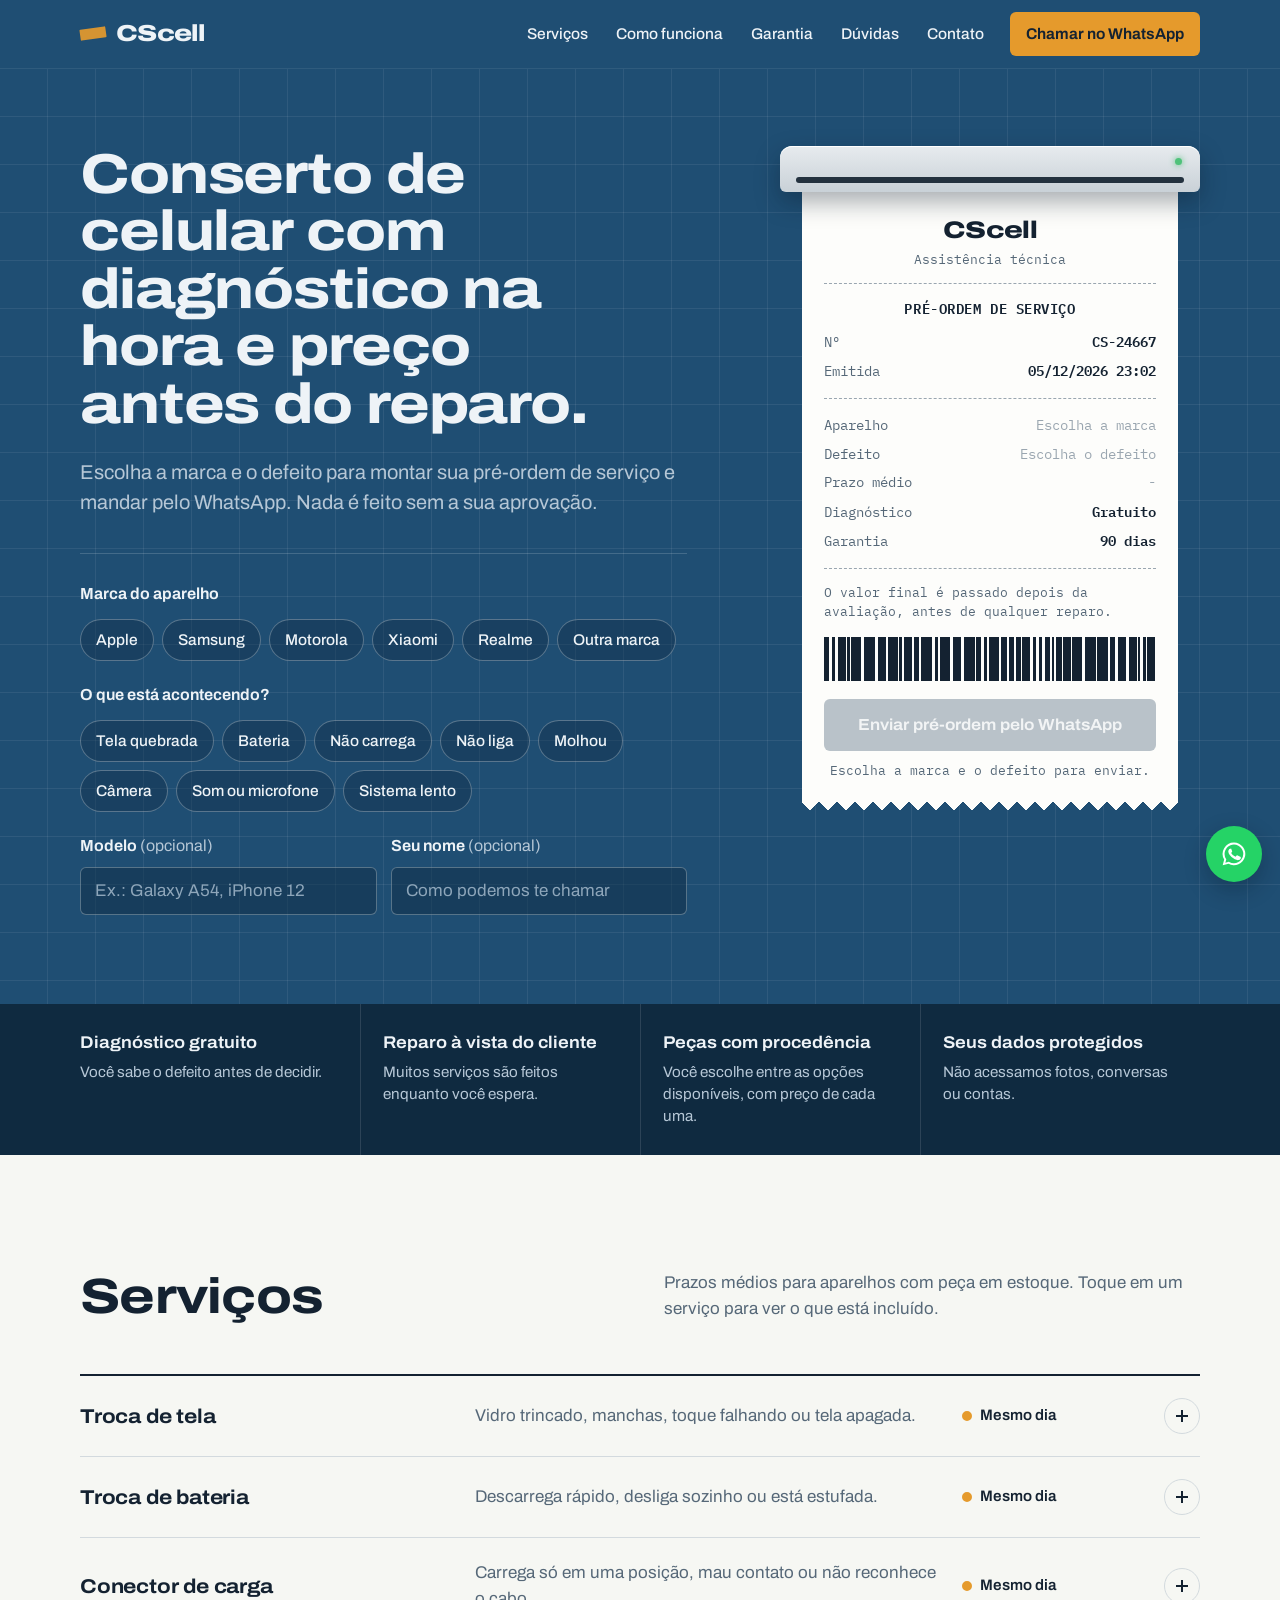
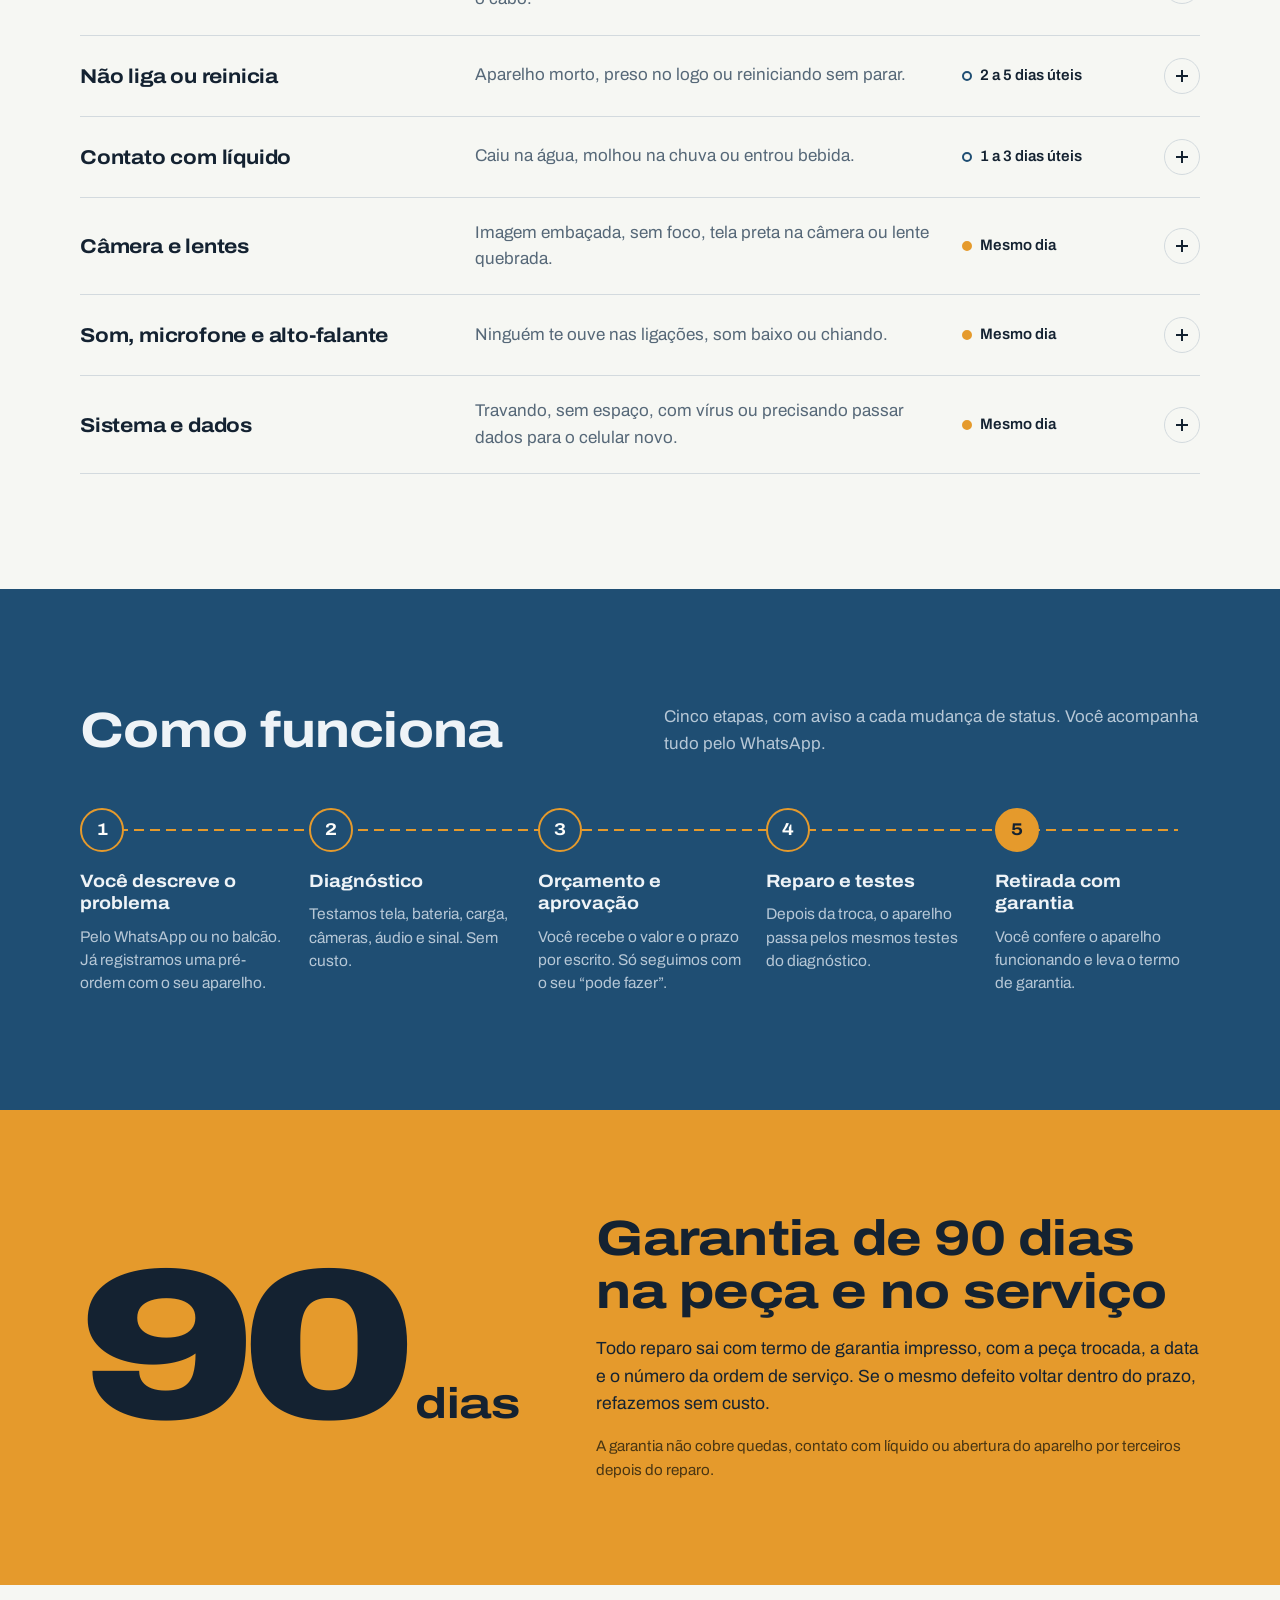
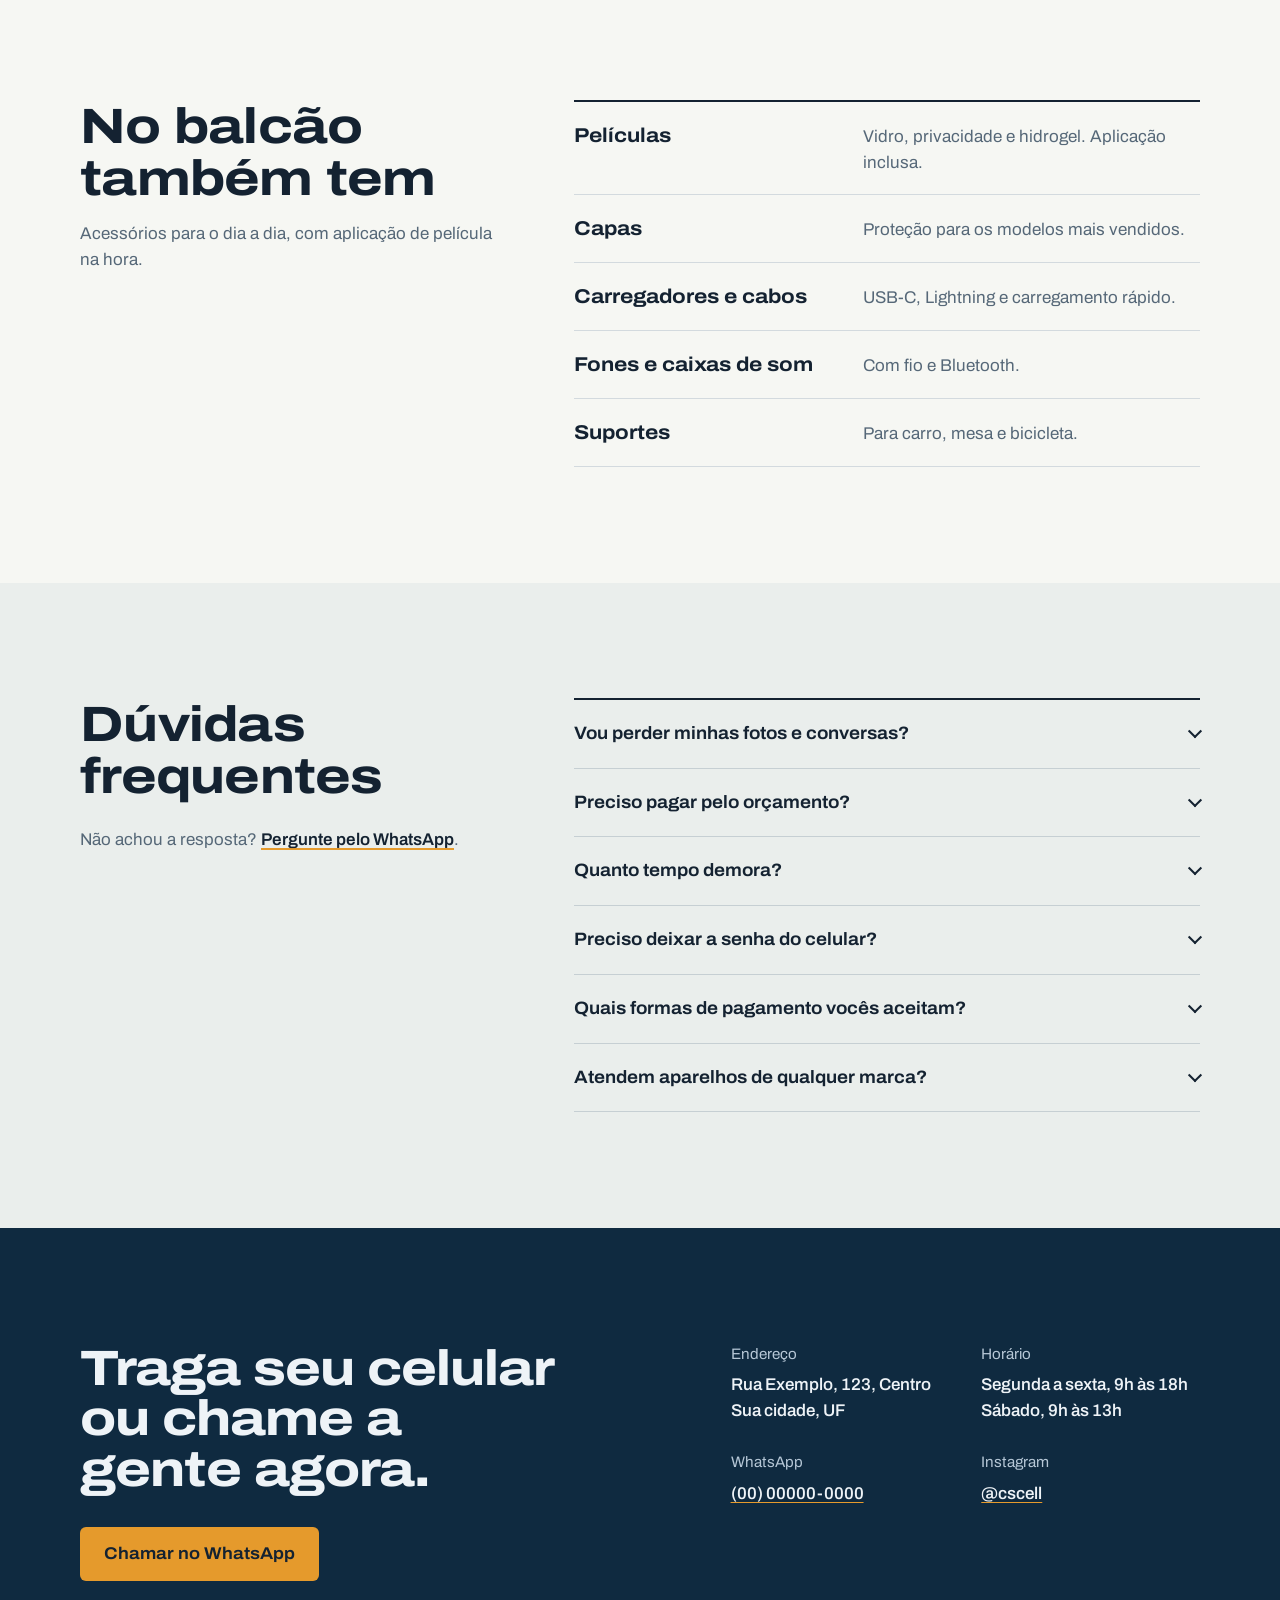
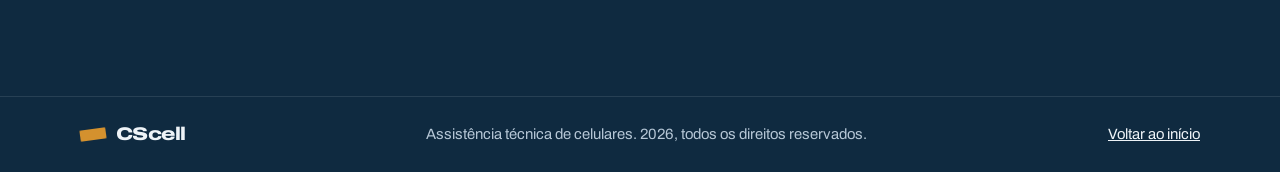
==== commit b01d9c94: "Envia a pré-ordem por link comum em vez de window.open Evita que bloqueadores de pop-up barrem a abe" ====
--- a/cscell/index.html
+++ b/cscell/index.html
@@ -99,7 +99,7 @@
               <hr class="ticket__cut">
               <p class="ticket__note" id="t-note">O valor final é passado depois da avaliação, antes de qualquer reparo.</p>
               <div class="ticket__barcode" aria-hidden="true" id="t-barcode"></div>
-              <button class="btn btn--ink ticket__send" type="button" id="send-order" disabled>Enviar pré-ordem pelo WhatsApp</button>
+              <a class="btn btn--ink ticket__send" id="send-order" target="_blank" rel="noopener" aria-disabled="true">Enviar pré-ordem pelo WhatsApp</a>
               <p class="ticket__status" id="t-status" role="status"></p>
             </article>
           </div>
--- a/cscell/style.css
+++ b/cscell/style.css
@@ -56,6 +56,16 @@
 }
 
 img, svg { display: block; max-width: 100%; }
+
+/* faixa da área segura em celulares com notch, na cor do topo */
+body::before {
+  content: "";
+  position: fixed;
+  inset: 0 0 auto;
+  height: env(safe-area-inset-top, 0px);
+  z-index: 51;
+  background: var(--mat);
+}
 a { color: inherit; }
 h1, h2, h3, p, ul, ol, dl, dd { margin: 0; }
 ul, ol { padding: 0; list-style: none; }
@@ -130,7 +140,7 @@
 .btn:active { transform: translateY(1px); }
 .btn--ink { background: var(--ink); color: var(--thermal); }
 .btn--ink:hover { background: var(--mat-ink); }
-.btn--ink:disabled { background: #b9c2c9; color: #f2f4f5; cursor: not-allowed; }
+.btn--ink[aria-disabled="true"] { background: #b9c2c9; color: #f2f4f5; cursor: not-allowed; }
 .btn--tape {
   background: var(--kapton);
   color: var(--ink);
@@ -141,7 +151,7 @@
 /* ---------- Topo ---------- */
 .topbar {
   position: sticky;
-  top: 0;
+  top: env(safe-area-inset-top, 0px);
   z-index: 50;
   background: var(--mat);
   color: var(--on-mat);
